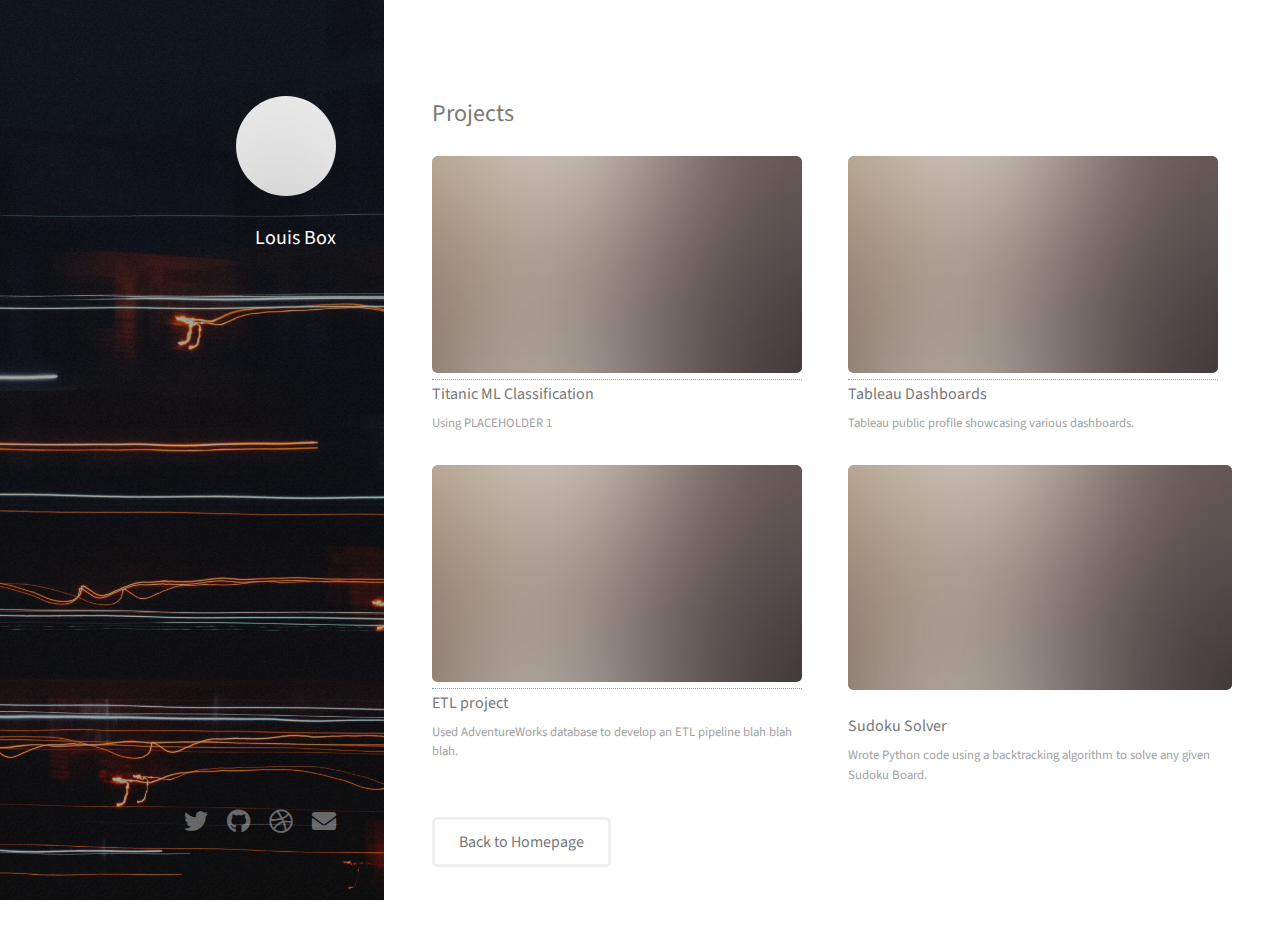
==== full_project_list.html @ 35aee350 "Update information" ====
<!DOCTYPE HTML>

<html>
	<head>
		<title>Louis Box</title>
		<meta charset="utf-8" />
		<meta name="viewport" content="width=device-width, initial-scale=1, user-scalable=no" />
		<link rel="stylesheet" href="assets/css/main.css" />
	</head>
	<body class="is-preload">

		<!-- Header -->
			<header id="header">
				<div class="inner">
					<a href="#" class="image avatar"><img src="images/avatar.jpg" alt="" /></a>
					<h1><strong>Louis Box</strong><br />
				</div>
			</header>

		<!-- Main -->
			<div id="main">

		
				<!-- Two -->
					<section id="two">
						<h2>Projects</h2>
						<div class="row">
							<article class="col-6 col-12-xsmall work-item">
								<a href="https://www.kaggle.comml-classifier-on-the-titanic-dataset" target="_blank" ><img class="my_thumbnail" src="images/thumbs/01.jpg" alt="" /></a>
								<h3>Titanic ML Classification</h3>
								<p>Using PLACEHOLDER 1 </p>
							</article>
							<article class="col-6 col-12-xsmall work-item">
								<a href="images/fulls/02.jpg" target="_blank"><img class="my_thumbnail" src="images/thumbs/01.jpg" alt="" /></a>
								<h3>Tableau Dashboards</h3>
								<p>Tableau public profile showcasing various dashboards.</p>
							</article>
							<article class="col-6 col-12-xsmall work-item">
								<a href="images/fulls/03.jpg" target="_blank"><img class="my_thumbnail" src="images/thumbs/01.jpg" alt="" /></a>
								<h3>ETL project</h3>
								<p>Used AdventureWorks database to develop an ETL pipeline blah blah blah.</p>
							</article>
							<article class="col-6 col-12-xsmall work-item">
								<a href="images/fulls/04.jpg" class="image fit thumb"><img class="my_thumbnail" src="images/thumbs/01.jpg" alt="" /></a>
								<h3>Sudoku Solver</h3>
								<p>Wrote Python code using a backtracking algorithm to solve any given Sudoku Board.</p>
							</article>
							

							
							
						</div>
						<ul class="actions">
							<li><a href="./index.html" class="button">Back to Homepage</a></li>
						</ul>
					</section>

				</div>

		<!-- Footer -->
			<footer id="footer">
				<div class="inner">
					<ul class="icons">
						<li><a href="#" class="icon brands fa-twitter"><span class="label">Twitter</span></a></li>
						<li><a href="#" class="icon brands fa-github"><span class="label">Github</span></a></li>
						<li><a href="#" class="icon brands fa-dribbble"><span class="label">Dribbble</span></a></li>
						<li><a href="#" class="icon solid fa-envelope"><span class="label">Email</span></a></li>
					</ul>
					<ul class="copyright">
					</ul>
				</div>
			</footer>

		<!-- Scripts -->
			<script src="assets/js/jquery.min.js"></script>
			<script src="assets/js/jquery.poptrox.min.js"></script>
			<script src="assets/js/browser.min.js"></script>
			<script src="assets/js/breakpoints.min.js"></script>
			<script src="assets/js/util.js"></script>
			<script src="assets/js/main.js"></script>

	</body>
</html>
---- assets/css/main.css ----
@import url("fontawesome-all.min.css");
@import url("https://fonts.googleapis.com/css?family=Source+Sans+Pro:400,400italic");

/*
	Strata by HTML5 UP
	html5up.net | @ajlkn
	Free for personal and commercial use under the CCA 3.0 license (html5up.net/license)
*/

html, body, div, span, applet, object,
iframe, h1, h2, h3, h4, h5, h6, p, blockquote,
pre, a, abbr, acronym, address, big, cite,
code, del, dfn, em, img, ins, kbd, q, s, samp,
small, strike, strong, sub, sup, tt, var, b,
u, i, center, dl, dt, dd, ol, ul, li, fieldset,
form, label, legend, table, caption, tbody,
tfoot, thead, tr, th, td, article, aside,
canvas, details, embed, figure, figcaption,
footer, header, hgroup, menu, nav, output, ruby,
section, summary, time, mark, audio, video {
	margin: 0;
	padding: 0;
	border: 0;
	font-size: 100%;
	font: inherit;
	vertical-align: baseline;}

article, aside, details, figcaption, figure,
footer, header, hgroup, menu, nav, section {
	display: block;}

body {
	line-height: 1;
}

ol, ul {
	list-style: none;
}

blockquote, q {
	quotes: none;
}

	blockquote:before, blockquote:after, q:before, q:after {
		content: '';
		content: none;
	}

table {
	border-collapse: collapse;
	border-spacing: 0;
}

body {
	-webkit-text-size-adjust: none;
}

mark {
	background-color: transparent;
	color: inherit;
}

input::-moz-focus-inner {
	border: 0;
	padding: 0;
}

input, select, textarea {
	-moz-appearance: none;
	-webkit-appearance: none;
	-ms-appearance: none;
	appearance: none;
}

/* Basic */

	html {
		box-sizing: border-box;
	}

	*, *:before, *:after {
		box-sizing: inherit;
	}

	body {
		background: #fff;
	}

		body.is-preload *, body.is-preload *:before, body.is-preload *:after {
			-moz-animation: none !important;
			-webkit-animation: none !important;
			-ms-animation: none !important;
			animation: none !important;
			-moz-transition: none !important;
			-webkit-transition: none !important;
			-ms-transition: none !important;
			transition: none !important;
		}

	body, input, select, textarea {
		color: #a2a2a2;
		font-family: "Source Sans Pro", Helvetica, sans-serif;
		font-size: 16pt;
		font-weight: 400;
		line-height: 1.75em;
	}

	a {
		-moz-transition: color 0.2s ease-in-out, border-color 0.2s ease-in-out;
		-webkit-transition: color 0.2s ease-in-out, border-color 0.2s ease-in-out;
		-ms-transition: color 0.2s ease-in-out, border-color 0.2s ease-in-out;
		transition: color 0.2s ease-in-out, border-color 0.2s ease-in-out;
		border-bottom: dotted 1px;
		color: #49bf9d;
		text-decoration: none;
	}

		a:hover {
			border-bottom-color: transparent;
			color: #49bf9d !important;
			text-decoration: none;
		}

	strong, b {
		color: #787878;
		font-weight: 400;
	}

	em, i {
		font-style: italic;
	}

	p {
		margin: 0 0 2em 0;
	}

	h1, h2, h3, h4, h5, h6 {
		color: #787878;
		font-weight: 400;
		line-height: 1em;
		margin: 0 0 1em 0;
	}

		h1 a, h2 a, h3 a, h4 a, h5 a, h6 a {
			color: inherit;
			text-decoration: none;
		}

	h1 {
		font-size: 2em;
		line-height: 1.5em;
	}

	h2 {
		font-size: 1.5em;
		line-height: 1.5em;
	}

	h3 {
		font-size: 1.25em;
		line-height: 1.5em;
	}

	h4 {
		font-size: 1.1em;
		line-height: 1.5em;
	}

	h5 {
		font-size: 0.9em;
		line-height: 1.5em;
	}

	h6 {
		font-size: 0.7em;
		line-height: 1.5em;
	}

	sub {
		font-size: 0.8em;
		position: relative;
		top: 0.5em;
	}

	sup {
		font-size: 0.8em;
		position: relative;
		top: -0.5em;
	}

	hr {
		border: 0;
		border-bottom: solid 2px #efefef;
		margin: 2em 0;
	}

		hr.major {
			margin: 3em 0;
		}

	blockquote {
		border-left: solid 6px #efefef;
		font-style: italic;
		margin: 0 0 2em 0;
		padding: 0.5em 0 0.5em 1.5em;
	}

	code {
		background: #f7f7f7;
		border-radius: 0.35em;
		border: solid 2px #efefef;
		font-family: "Courier New", monospace;
		font-size: 0.9em;
		margin: 0 0.25em;
		padding: 0.25em 0.65em;
	}

	pre {
		-webkit-overflow-scrolling: touch;
		font-family: "Courier New", monospace;
		font-size: 0.9em;
		margin: 0 0 2em 0;
	}

		pre code {
			display: block;
			line-height: 1.75em;
			padding: 1em 1.5em;
			overflow-x: auto;
		}

	.align-left {
		text-align: left;
	}

	.align-center {
		text-align: center;
	}

	.align-right {
		text-align: right;
	}

/* Container */

	.container {
		margin: 0 auto;
		max-width: calc(100% - 4em);
		width: 100%;
	}

		.container.xsmall {
			width: 25%;
		}

		.container.small {
			width: 50%;
		}

		.container.medium {
			width: 75%;
		}

		.container.large {
			width: 125%;
		}

		.container.xlarge {
			width: 150%;
		}

		.container.max {
			width: 100%;
		}

		@media screen and (max-width: 980px) {

			.container {
				width: 100% !important;
				max-width: 100% !important;
			}

		}

		@media screen and (max-width: 480px) {

			.container {
				max-width: calc(100% - 3em);
			}

		}

/* Row */

	.row {
		display: flex;
		flex-wrap: wrap;
		box-sizing: border-box;
		align-items: stretch;
	}

		.row > * {
			box-sizing: border-box;
		}

		.row.gtr-uniform > * > :last-child {
			margin-bottom: 0;
		}

		.row.aln-left {
			justify-content: flex-start;
		}

		.row.aln-center {
			justify-content: center;
		}

		.row.aln-right {
			justify-content: flex-end;
		}

		.row.aln-top {
			align-items: flex-start;
		}

		.row.aln-middle {
			align-items: center;
		}

		.row.aln-bottom {
			align-items: flex-end;
		}

		.row > .imp {
			order: -1;
		}

		.row > .col-1 {
			width: 8.33333%;
		}

		.row > .off-1 {
			margin-left: 8.33333%;
		}

		.row > .col-2 {
			width: 16.66667%;
		}

		.row > .off-2 {
			margin-left: 16.66667%;
		}

		.row > .col-3 {
			width: 25%;
		}

		.row > .off-3 {
			margin-left: 25%;
		}

		.row > .col-4 {
			width: 33.33333%;
		}

		.row > .off-4 {
			margin-left: 33.33333%;
		}

		.row > .col-5 {
			width: 41.66667%;
		}

		.row > .off-5 {
			margin-left: 41.66667%;
		}

		.row > .col-6 {
			width: 50%;
		}

		.row > .off-6 {
			margin-left: 50%;
		}

		.row > .col-7 {
			width: 58.33333%;
		}

		.row > .off-7 {
			margin-left: 58.33333%;
		}

		.row > .col-8 {
			width: 66.66667%;
		}

		.row > .off-8 {
			margin-left: 66.66667%;
		}

		.row > .col-9 {
			width: 75%;
		}

		.row > .off-9 {
			margin-left: 75%;
		}

		.row > .col-10 {
			width: 83.33333%;
		}

		.row > .off-10 {
			margin-left: 83.33333%;
		}

		.row > .col-11 {
			width: 91.66667%;
		}

		.row > .off-11 {
			margin-left: 91.66667%;
		}

		.row > .col-12 {
			width: 100%;
		}

		.row > .off-12 {
			margin-left: 100%;
		}

		.row.gtr-0 {
			margin-top: 0;
			margin-left: 0em;
		}

			.row.gtr-0 > * {
				padding: 0 0 0 0em;
			}

			.row.gtr-0.gtr-uniform {
				margin-top: 0em;
			}

				.row.gtr-0.gtr-uniform > * {
					padding-top: 0em;
				}

		.row.gtr-25 {
			margin-top: 0;
			margin-left: -0.625em;
		}

			.row.gtr-25 > * {
				padding: 0 0 0 0.625em;
			}

			.row.gtr-25.gtr-uniform {
				margin-top: -0.625em;
			}

				.row.gtr-25.gtr-uniform > * {
					padding-top: 0.625em;
				}

		.row.gtr-50 {
			margin-top: 0;
			margin-left: -1.25em;
		}

			.row.gtr-50 > * {
				padding: 0 0 0 1.25em;
			}

			.row.gtr-50.gtr-uniform {
				margin-top: -1.25em;
			}

				.row.gtr-50.gtr-uniform > * {
					padding-top: 1.25em;
				}

		.row {
			margin-top: 0;
			margin-left: -2.5em;
		}

			.row > * {
				padding: 0 0 0 2.5em;
			}

			.row.gtr-uniform {
				margin-top: -2.5em;
			}

				.row.gtr-uniform > * {
					padding-top: 2.5em;
				}

		.row.gtr-150 {
			margin-top: 0;
			margin-left: -3.75em;
		}

			.row.gtr-150 > * {
				padding: 0 0 0 3.75em;
			}

			.row.gtr-150.gtr-uniform {
				margin-top: -3.75em;
			}

				.row.gtr-150.gtr-uniform > * {
					padding-top: 3.75em;
				}

		.row.gtr-200 {
			margin-top: 0;
			margin-left: -5em;
		}

			.row.gtr-200 > * {
				padding: 0 0 0 5em;
			}

			.row.gtr-200.gtr-uniform {
				margin-top: -5em;
			}

				.row.gtr-200.gtr-uniform > * {
					padding-top: 5em;
				}

		@media screen and (max-width: 1800px) {

			.row {
				display: flex;
				flex-wrap: wrap;
				box-sizing: border-box;
				align-items: stretch;
			}

				.row > * {
					box-sizing: border-box;
				}

				.row.gtr-uniform > * > :last-child {
					margin-bottom: 0;
				}

				.row.aln-left {
					justify-content: flex-start;
				}

				.row.aln-center {
					justify-content: center;
				}

				.row.aln-right {
					justify-content: flex-end;
				}

				.row.aln-top {
					align-items: flex-start;
				}

				.row.aln-middle {
					align-items: center;
				}

				.row.aln-bottom {
					align-items: flex-end;
				}

				.row > .imp-xlarge {
					order: -1;
				}

				.row > .col-1-xlarge {
					width: 8.33333%;
				}

				.row > .off-1-xlarge {
					margin-left: 8.33333%;
				}

				.row > .col-2-xlarge {
					width: 16.66667%;
				}

				.row > .off-2-xlarge {
					margin-left: 16.66667%;
				}

				.row > .col-3-xlarge {
					width: 25%;
				}

				.row > .off-3-xlarge {
					margin-left: 25%;
				}

				.row > .col-4-xlarge {
					width: 33.33333%;
				}

				.row > .off-4-xlarge {
					margin-left: 33.33333%;
				}

				.row > .col-5-xlarge {
					width: 41.66667%;
				}

				.row > .off-5-xlarge {
					margin-left: 41.66667%;
				}

				.row > .col-6-xlarge {
					width: 50%;
				}

				.row > .off-6-xlarge {
					margin-left: 50%;
				}

				.row > .col-7-xlarge {
					width: 58.33333%;
				}

				.row > .off-7-xlarge {
					margin-left: 58.33333%;
				}

				.row > .col-8-xlarge {
					width: 66.66667%;
				}

				.row > .off-8-xlarge {
					margin-left: 66.66667%;
				}

				.row > .col-9-xlarge {
					width: 75%;
				}

				.row > .off-9-xlarge {
					margin-left: 75%;
				}

				.row > .col-10-xlarge {
					width: 83.33333%;
				}

				.row > .off-10-xlarge {
					margin-left: 83.33333%;
				}

				.row > .col-11-xlarge {
					width: 91.66667%;
				}

				.row > .off-11-xlarge {
					margin-left: 91.66667%;
				}

				.row > .col-12-xlarge {
					width: 100%;
				}

				.row > .off-12-xlarge {
					margin-left: 100%;
				}

				.row.gtr-0 {
					margin-top: 0;
					margin-left: 0em;
				}

					.row.gtr-0 > * {
						padding: 0 0 0 0em;
					}

					.row.gtr-0.gtr-uniform {
						margin-top: 0em;
					}

						.row.gtr-0.gtr-uniform > * {
							padding-top: 0em;
						}

				.row.gtr-25 {
					margin-top: 0;
					margin-left: -0.625em;
				}

					.row.gtr-25 > * {
						padding: 0 0 0 0.625em;
					}

					.row.gtr-25.gtr-uniform {
						margin-top: -0.625em;
					}

						.row.gtr-25.gtr-uniform > * {
							padding-top: 0.625em;
						}

				.row.gtr-50 {
					margin-top: 0;
					margin-left: -1.25em;
				}

					.row.gtr-50 > * {
						padding: 0 0 0 1.25em;
					}

					.row.gtr-50.gtr-uniform {
						margin-top: -1.25em;
					}

						.row.gtr-50.gtr-uniform > * {
							padding-top: 1.25em;
						}

				.row {
					margin-top: 0;
					margin-left: -2.5em;
				}

					.row > * {
						padding: 0 0 0 2.5em;
					}

					.row.gtr-uniform {
						margin-top: -2.5em;
					}

						.row.gtr-uniform > * {
							padding-top: 2.5em;
						}

				.row.gtr-150 {
					margin-top: 0;
					margin-left: -3.75em;
				}

					.row.gtr-150 > * {
						padding: 0 0 0 3.75em;
					}

					.row.gtr-150.gtr-uniform {
						margin-top: -3.75em;
					}

						.row.gtr-150.gtr-uniform > * {
							padding-top: 3.75em;
						}

				.row.gtr-200 {
					margin-top: 0;
					margin-left: -5em;
				}

					.row.gtr-200 > * {
						padding: 0 0 0 5em;
					}

					.row.gtr-200.gtr-uniform {
						margin-top: -5em;
					}

						.row.gtr-200.gtr-uniform > * {
							padding-top: 5em;
						}

		}

		@media screen and (max-width: 1280px) {

			.row {
				display: flex;
				flex-wrap: wrap;
				box-sizing: border-box;
				align-items: stretch;
			}

				.row > * {
					box-sizing: border-box;
				}

				.row.gtr-uniform > * > :last-child {
					margin-bottom: 0;
				}

				.row.aln-left {
					justify-content: flex-start;
				}

				.row.aln-center {
					justify-content: center;
				}

				.row.aln-right {
					justify-content: flex-end;
				}

				.row.aln-top {
					align-items: flex-start;
				}

				.row.aln-middle {
					align-items: center;
				}

				.row.aln-bottom {
					align-items: flex-end;
				}

				.row > .imp-large {
					order: -1;
				}

				.row > .col-1-large {
					width: 8.33333%;
				}

				.row > .off-1-large {
					margin-left: 8.33333%;
				}

				.row > .col-2-large {
					width: 16.66667%;
				}

				.row > .off-2-large {
					margin-left: 16.66667%;
				}

				.row > .col-3-large {
					width: 25%;
				}

				.row > .off-3-large {
					margin-left: 25%;
				}

				.row > .col-4-large {
					width: 33.33333%;
				}

				.row > .off-4-large {
					margin-left: 33.33333%;
				}

				.row > .col-5-large {
					width: 41.66667%;
				}

				.row > .off-5-large {
					margin-left: 41.66667%;
				}

				.row > .col-6-large {
					width: 50%;
				}

				.row > .off-6-large {
					margin-left: 50%;
				}

				.row > .col-7-large {
					width: 58.33333%;
				}

				.row > .off-7-large {
					margin-left: 58.33333%;
				}

				.row > .col-8-large {
					width: 66.66667%;
				}

				.row > .off-8-large {
					margin-left: 66.66667%;
				}

				.row > .col-9-large {
					width: 75%;
				}

				.row > .off-9-large {
					margin-left: 75%;
				}

				.row > .col-10-large {
					width: 83.33333%;
				}

				.row > .off-10-large {
					margin-left: 83.33333%;
				}

				.row > .col-11-large {
					width: 91.66667%;
				}

				.row > .off-11-large {
					margin-left: 91.66667%;
				}

				.row > .col-12-large {
					width: 100%;
				}

				.row > .off-12-large {
					margin-left: 100%;
				}

				.row.gtr-0 {
					margin-top: 0;
					margin-left: 0em;
				}

					.row.gtr-0 > * {
						padding: 0 0 0 0em;
					}

					.row.gtr-0.gtr-uniform {
						margin-top: 0em;
					}

						.row.gtr-0.gtr-uniform > * {
							padding-top: 0em;
						}

				.row.gtr-25 {
					margin-top: 0;
					margin-left: -0.5em;
				}

					.row.gtr-25 > * {
						padding: 0 0 0 0.5em;
					}

					.row.gtr-25.gtr-uniform {
						margin-top: -0.5em;
					}

						.row.gtr-25.gtr-uniform > * {
							padding-top: 0.5em;
						}

				.row.gtr-50 {
					margin-top: 0;
					margin-left: -1em;
				}

					.row.gtr-50 > * {
						padding: 0 0 0 1em;
					}

					.row.gtr-50.gtr-uniform {
						margin-top: -1em;
					}

						.row.gtr-50.gtr-uniform > * {
							padding-top: 1em;
						}

				.row {
					margin-top: 0;
					margin-left: -2em;
				}

					.row > * {
						padding: 0 0 0 2em;
					}

					.row.gtr-uniform {
						margin-top: -2em;
					}

						.row.gtr-uniform > * {
							padding-top: 2em;
						}

				.row.gtr-150 {
					margin-top: 0;
					margin-left: -3em;
				}

					.row.gtr-150 > * {
						padding: 0 0 0 3em;
					}

					.row.gtr-150.gtr-uniform {
						margin-top: -3em;
					}

						.row.gtr-150.gtr-uniform > * {
							padding-top: 3em;
						}

				.row.gtr-200 {
					margin-top: 0;
					margin-left: -4em;
				}

					.row.gtr-200 > * {
						padding: 0 0 0 4em;
					}

					.row.gtr-200.gtr-uniform {
						margin-top: -4em;
					}

						.row.gtr-200.gtr-uniform > * {
							padding-top: 4em;
						}

		}

		@media screen and (max-width: 980px) {

			.row {
				display: flex;
				flex-wrap: wrap;
				box-sizing: border-box;
				align-items: stretch;
			}

				.row > * {
					box-sizing: border-box;
				}

				.row.gtr-uniform > * > :last-child {
					margin-bottom: 0;
				}

				.row.aln-left {
					justify-content: flex-start;
				}

				.row.aln-center {
					justify-content: center;
				}

				.row.aln-right {
					justify-content: flex-end;
				}

				.row.aln-top {
					align-items: flex-start;
				}

				.row.aln-middle {
					align-items: center;
				}

				.row.aln-bottom {
					align-items: flex-end;
				}

				.row > .imp-medium {
					order: -1;
				}

				.row > .col-1-medium {
					width: 8.33333%;
				}

				.row > .off-1-medium {
					margin-left: 8.33333%;
				}

				.row > .col-2-medium {
					width: 16.66667%;
				}

				.row > .off-2-medium {
					margin-left: 16.66667%;
				}

				.row > .col-3-medium {
					width: 25%;
				}

				.row > .off-3-medium {
					margin-left: 25%;
				}

				.row > .col-4-medium {
					width: 33.33333%;
				}

				.row > .off-4-medium {
					margin-left: 33.33333%;
				}

				.row > .col-5-medium {
					width: 41.66667%;
				}

				.row > .off-5-medium {
					margin-left: 41.66667%;
				}

				.row > .col-6-medium {
					width: 50%;
				}

				.row > .off-6-medium {
					margin-left: 50%;
				}

				.row > .col-7-medium {
					width: 58.33333%;
				}

				.row > .off-7-medium {
					margin-left: 58.33333%;
				}

				.row > .col-8-medium {
					width: 66.66667%;
				}

				.row > .off-8-medium {
					margin-left: 66.66667%;
				}

				.row > .col-9-medium {
					width: 75%;
				}

				.row > .off-9-medium {
					margin-left: 75%;
				}

				.row > .col-10-medium {
					width: 83.33333%;
				}

				.row > .off-10-medium {
					margin-left: 83.33333%;
				}

				.row > .col-11-medium {
					width: 91.66667%;
				}

				.row > .off-11-medium {
					margin-left: 91.66667%;
				}

				.row > .col-12-medium {
					width: 100%;
				}

				.row > .off-12-medium {
					margin-left: 100%;
				}

				.row.gtr-0 {
					margin-top: 0;
					margin-left: 0em;
				}

					.row.gtr-0 > * {
						padding: 0 0 0 0em;
					}

					.row.gtr-0.gtr-uniform {
						margin-top: 0em;
					}

						.row.gtr-0.gtr-uniform > * {
							padding-top: 0em;
						}

				.row.gtr-25 {
					margin-top: 0;
					margin-left: -0.5em;
				}

					.row.gtr-25 > * {
						padding: 0 0 0 0.5em;
					}

					.row.gtr-25.gtr-uniform {
						margin-top: -0.5em;
					}

						.row.gtr-25.gtr-uniform > * {
							padding-top: 0.5em;
						}

				.row.gtr-50 {
					margin-top: 0;
					margin-left: -1em;
				}

					.row.gtr-50 > * {
						padding: 0 0 0 1em;
					}

					.row.gtr-50.gtr-uniform {
						margin-top: -1em;
					}

						.row.gtr-50.gtr-uniform > * {
							padding-top: 1em;
						}

				.row {
					margin-top: 0;
					margin-left: -2em;
				}

					.row > * {
						padding: 0 0 0 2em;
					}

					.row.gtr-uniform {
						margin-top: -2em;
					}

						.row.gtr-uniform > * {
							padding-top: 2em;
						}

				.row.gtr-150 {
					margin-top: 0;
					margin-left: -3em;
				}

					.row.gtr-150 > * {
						padding: 0 0 0 3em;
					}

					.row.gtr-150.gtr-uniform {
						margin-top: -3em;
					}

						.row.gtr-150.gtr-uniform > * {
							padding-top: 3em;
						}

				.row.gtr-200 {
					margin-top: 0;
					margin-left: -4em;
				}

					.row.gtr-200 > * {
						padding: 0 0 0 4em;
					}

					.row.gtr-200.gtr-uniform {
						margin-top: -4em;
					}

						.row.gtr-200.gtr-uniform > * {
							padding-top: 4em;
						}

		}

		@media screen and (max-width: 736px) {

			.row {
				display: flex;
				flex-wrap: wrap;
				box-sizing: border-box;
				align-items: stretch;
			}

				.row > * {
					box-sizing: border-box;
				}

				.row.gtr-uniform > * > :last-child {
					margin-bottom: 0;
				}

				.row.aln-left {
					justify-content: flex-start;
				}

				.row.aln-center {
					justify-content: center;
				}

				.row.aln-right {
					justify-content: flex-end;
				}

				.row.aln-top {
					align-items: flex-start;
				}

				.row.aln-middle {
					align-items: center;
				}

				.row.aln-bottom {
					align-items: flex-end;
				}

				.row > .imp-small {
					order: -1;
				}

				.row > .col-1-small {
					width: 8.33333%;
				}

				.row > .off-1-small {
					margin-left: 8.33333%;
				}

				.row > .col-2-small {
					width: 16.66667%;
				}

				.row > .off-2-small {
					margin-left: 16.66667%;
				}

				.row > .col-3-small {
					width: 25%;
				}

				.row > .off-3-small {
					margin-left: 25%;
				}

				.row > .col-4-small {
					width: 33.33333%;
				}

				.row > .off-4-small {
					margin-left: 33.33333%;
				}

				.row > .col-5-small {
					width: 41.66667%;
				}

				.row > .off-5-small {
					margin-left: 41.66667%;
				}

				.row > .col-6-small {
					width: 50%;
				}

				.row > .off-6-small {
					margin-left: 50%;
				}

				.row > .col-7-small {
					width: 58.33333%;
				}

				.row > .off-7-small {
					margin-left: 58.33333%;
				}

				.row > .col-8-small {
					width: 66.66667%;
				}

				.row > .off-8-small {
					margin-left: 66.66667%;
				}

				.row > .col-9-small {
					width: 75%;
				}

				.row > .off-9-small {
					margin-left: 75%;
				}

				.row > .col-10-small {
					width: 83.33333%;
				}

				.row > .off-10-small {
					margin-left: 83.33333%;
				}

				.row > .col-11-small {
					width: 91.66667%;
				}

				.row > .off-11-small {
					margin-left: 91.66667%;
				}

				.row > .col-12-small {
					width: 100%;
				}

				.row > .off-12-small {
					margin-left: 100%;
				}

				.row.gtr-0 {
					margin-top: 0;
					margin-left: 0em;
				}

					.row.gtr-0 > * {
						padding: 0 0 0 0em;
					}

					.row.gtr-0.gtr-uniform {
						margin-top: 0em;
					}

						.row.gtr-0.gtr-uniform > * {
							padding-top: 0em;
						}

				.row.gtr-25 {
					margin-top: 0;
					margin-left: -0.375em;
				}

					.row.gtr-25 > * {
						padding: 0 0 0 0.375em;
					}

					.row.gtr-25.gtr-uniform {
						margin-top: -0.375em;
					}

						.row.gtr-25.gtr-uniform > * {
							padding-top: 0.375em;
						}

				.row.gtr-50 {
					margin-top: 0;
					margin-left: -0.75em;
				}

					.row.gtr-50 > * {
						padding: 0 0 0 0.75em;
					}

					.row.gtr-50.gtr-uniform {
						margin-top: -0.75em;
					}

						.row.gtr-50.gtr-uniform > * {
							padding-top: 0.75em;
						}

				.row {
					margin-top: 0;
					margin-left: -1.5em;
				}

					.row > * {
						padding: 0 0 0 1.5em;
					}

					.row.gtr-uniform {
						margin-top: -1.5em;
					}

						.row.gtr-uniform > * {
							padding-top: 1.5em;
						}

				.row.gtr-150 {
					margin-top: 0;
					margin-left: -2.25em;
				}

					.row.gtr-150 > * {
						padding: 0 0 0 2.25em;
					}

					.row.gtr-150.gtr-uniform {
						margin-top: -2.25em;
					}

						.row.gtr-150.gtr-uniform > * {
							padding-top: 2.25em;
						}

				.row.gtr-200 {
					margin-top: 0;
					margin-left: -3em;
				}

					.row.gtr-200 > * {
						padding: 0 0 0 3em;
					}

					.row.gtr-200.gtr-uniform {
						margin-top: -3em;
					}

						.row.gtr-200.gtr-uniform > * {
							padding-top: 3em;
						}

		}

		@media screen and (max-width: 480px) {

			.row {
				display: flex;
				flex-wrap: wrap;
				box-sizing: border-box;
				align-items: stretch;
			}

				.row > * {
					box-sizing: border-box;
				}

				.row.gtr-uniform > * > :last-child {
					margin-bottom: 0;
				}

				.row.aln-left {
					justify-content: flex-start;
				}

				.row.aln-center {
					justify-content: center;
				}

				.row.aln-right {
					justify-content: flex-end;
				}

				.row.aln-top {
					align-items: flex-start;
				}

				.row.aln-middle {
					align-items: center;
				}

				.row.aln-bottom {
					align-items: flex-end;
				}

				.row > .imp-xsmall {
					order: -1;
				}

				.row > .col-1-xsmall {
					width: 8.33333%;
				}

				.row > .off-1-xsmall {
					margin-left: 8.33333%;
				}

				.row > .col-2-xsmall {
					width: 16.66667%;
				}

				.row > .off-2-xsmall {
					margin-left: 16.66667%;
				}

				.row > .col-3-xsmall {
					width: 25%;
				}

				.row > .off-3-xsmall {
					margin-left: 25%;
				}

				.row > .col-4-xsmall {
					width: 33.33333%;
				}

				.row > .off-4-xsmall {
					margin-left: 33.33333%;
				}

				.row > .col-5-xsmall {
					width: 41.66667%;
				}

				.row > .off-5-xsmall {
					margin-left: 41.66667%;
				}

				.row > .col-6-xsmall {
					width: 50%;
				}

				.row > .off-6-xsmall {
					margin-left: 50%;
				}

				.row > .col-7-xsmall {
					width: 58.33333%;
				}

				.row > .off-7-xsmall {
					margin-left: 58.33333%;
				}

				.row > .col-8-xsmall {
					width: 66.66667%;
				}

				.row > .off-8-xsmall {
					margin-left: 66.66667%;
				}

				.row > .col-9-xsmall {
					width: 75%;
				}

				.row > .off-9-xsmall {
					margin-left: 75%;
				}

				.row > .col-10-xsmall {
					width: 83.33333%;
				}

				.row > .off-10-xsmall {
					margin-left: 83.33333%;
				}

				.row > .col-11-xsmall {
					width: 91.66667%;
				}

				.row > .off-11-xsmall {
					margin-left: 91.66667%;
				}

				.row > .col-12-xsmall {
					width: 100%;
				}

				.row > .off-12-xsmall {
					margin-left: 100%;
				}

				.row.gtr-0 {
					margin-top: 0;
					margin-left: 0em;
				}

					.row.gtr-0 > * {
						padding: 0 0 0 0em;
					}

					.row.gtr-0.gtr-uniform {
						margin-top: 0em;
					}

						.row.gtr-0.gtr-uniform > * {
							padding-top: 0em;
						}

				.row.gtr-25 {
					margin-top: 0;
					margin-left: -0.375em;
				}

					.row.gtr-25 > * {
						padding: 0 0 0 0.375em;
					}

					.row.gtr-25.gtr-uniform {
						margin-top: -0.375em;
					}

						.row.gtr-25.gtr-uniform > * {
							padding-top: 0.375em;
						}

				.row.gtr-50 {
					margin-top: 0;
					margin-left: -0.75em;
				}

					.row.gtr-50 > * {
						padding: 0 0 0 0.75em;
					}

					.row.gtr-50.gtr-uniform {
						margin-top: -0.75em;
					}

						.row.gtr-50.gtr-uniform > * {
							padding-top: 0.75em;
						}

				.row {
					margin-top: 0;
					margin-left: -1.5em;
				}

					.row > * {
						padding: 0 0 0 1.5em;
					}

					.row.gtr-uniform {
						margin-top: -1.5em;
					}

						.row.gtr-uniform > * {
							padding-top: 1.5em;
						}

				.row.gtr-150 {
					margin-top: 0;
					margin-left: -2.25em;
				}

					.row.gtr-150 > * {
						padding: 0 0 0 2.25em;
					}

					.row.gtr-150.gtr-uniform {
						margin-top: -2.25em;
					}

						.row.gtr-150.gtr-uniform > * {
							padding-top: 2.25em;
						}

				.row.gtr-200 {
					margin-top: 0;
					margin-left: -3em;
				}

					.row.gtr-200 > * {
						padding: 0 0 0 3em;
					}

					.row.gtr-200.gtr-uniform {
						margin-top: -3em;
					}

						.row.gtr-200.gtr-uniform > * {
							padding-top: 3em;
						}

		}

/* Section/Article */

	section.special, article.special {
		text-align: center;
	}

	header p {
		color: #b2b2b2;
		position: relative;
		margin: 0 0 1.5em 0;
	}

	header h2 + p {
		font-size: 1.25em;
		margin-top: -1em;
		line-height: 1.5em;
	}

	header h3 + p {
		font-size: 1.1em;
		margin-top: -0.8em;
		line-height: 1.5em;
	}

	header h4 + p,
	header h5 + p,
	header h6 + p {
		font-size: 0.9em;
		margin-top: -0.6em;
		line-height: 1.5em;
	}

	header.major h2 {
		font-size: 2em;
	}

/* Form */

	form {
		margin: 0 0 2em 0;
	}

	label {
		color: #787878;
		display: block;
		font-size: 0.9em;
		font-weight: 400;
		margin: 0 0 1em 0;
	}

	input[type="text"],
	input[type="password"],
	input[type="email"],
	select,
	textarea {
		-moz-appearance: none;
		-webkit-appearance: none;
		-ms-appearance: none;
		appearance: none;
		background: #f7f7f7;
		border-radius: 0.35em;
		border: solid 2px transparent;
		color: inherit;
		display: block;
		outline: 0;
		padding: 0 0.75em;
		text-decoration: none;
		width: 100%;
	}

		input[type="text"]:invalid,
		input[type="password"]:invalid,
		input[type="email"]:invalid,
		select:invalid,
		textarea:invalid {
			box-shadow: none;
		}

		input[type="text"]:focus,
		input[type="password"]:focus,
		input[type="email"]:focus,
		select:focus,
		textarea:focus {
			border-color: #49bf9d;
		}

	select {
		background-image: url("data:image/svg+xml;charset=utf8,%3Csvg xmlns='http://www.w3.org/2000/svg' width='40' height='40' preserveAspectRatio='none' viewBox='0 0 40 40'%3E%3Cpath d='M9.4,12.3l10.4,10.4l10.4-10.4c0.2-0.2,0.5-0.4,0.9-0.4c0.3,0,0.6,0.1,0.9,0.4l3.3,3.3c0.2,0.2,0.4,0.5,0.4,0.9 c0,0.4-0.1,0.6-0.4,0.9L20.7,31.9c-0.2,0.2-0.5,0.4-0.9,0.4c-0.3,0-0.6-0.1-0.9-0.4L4.3,17.3c-0.2-0.2-0.4-0.5-0.4-0.9 c0-0.4,0.1-0.6,0.4-0.9l3.3-3.3c0.2-0.2,0.5-0.4,0.9-0.4S9.1,12.1,9.4,12.3z' fill='%23dfdfdf' /%3E%3C/svg%3E");
		background-size: 1.25rem;
		background-repeat: no-repeat;
		background-position: calc(100% - 1rem) center;
		height: 2.75em;
		padding-right: 2.75em;
		text-overflow: ellipsis;
	}

		select option {
			color: #787878;
			background: #fff;
		}

		select:focus::-ms-value {
			background-color: transparent;
		}

		select::-ms-expand {
			display: none;
		}

	input[type="text"],
	input[type="password"],
	input[type="email"],
	select {
		height: 2.75em;
	}

	textarea {
		padding: 0.75em;
	}

	input[type="checkbox"],
	input[type="radio"] {
		-moz-appearance: none;
		-webkit-appearance: none;
		-ms-appearance: none;
		appearance: none;
		display: block;
		float: left;
		margin-right: -2em;
		opacity: 0;
		width: 1em;
		z-index: -1;
	}

		input[type="checkbox"] + label,
		input[type="radio"] + label {
			text-decoration: none;
			color: #a2a2a2;
			cursor: pointer;
			display: inline-block;
			font-size: 1em;
			font-weight: 400;
			padding-left: 2.4em;
			padding-right: 0.75em;
			position: relative;
		}

			input[type="checkbox"] + label:before,
			input[type="radio"] + label:before {
				-moz-osx-font-smoothing: grayscale;
				-webkit-font-smoothing: antialiased;
				display: inline-block;
				font-style: normal;
				font-variant: normal;
				text-rendering: auto;
				line-height: 1;
				text-transform: none !important;
				font-family: 'Font Awesome 5 Free';
				font-weight: 900;
			}

			input[type="checkbox"] + label:before,
			input[type="radio"] + label:before {
				background: #f7f7f7;
				border-radius: 0.35em;
				border: solid 2px transparent;
				content: '';
				display: inline-block;
				font-size: 0.8em;
				height: 2.0625em;
				left: 0;
				line-height: 1.85625em;
				position: absolute;
				text-align: center;
				top: 0;
				width: 2.0625em;
			}

		input[type="checkbox"]:checked + label:before,
		input[type="radio"]:checked + label:before {
			background: #787878;
			border-color: #787878;
			color: #fff;
			content: '\f00c';
		}

		input[type="checkbox"]:focus + label:before,
		input[type="radio"]:focus + label:before {
			border-color: #49bf9d;
		}

	input[type="checkbox"] + label:before {
		border-radius: 0.35em;
	}

	input[type="radio"] + label:before {
		border-radius: 100%;
	}

	::-webkit-input-placeholder {
		color: #b2b2b2 !important;
		opacity: 1.0;
	}

	:-moz-placeholder {
		color: #b2b2b2 !important;
		opacity: 1.0;
	}

	::-moz-placeholder {
		color: #b2b2b2 !important;
		opacity: 1.0;
	}

	:-ms-input-placeholder {
		color: #b2b2b2 !important;
		opacity: 1.0;
	}

/* Box */

	.box {
		border-radius: 0.35em;
		border: solid 2px #efefef;
		margin-bottom: 2em;
		padding: 1.5em;
	}

		.box > :last-child,
		.box > :last-child > :last-child,
		.box > :last-child > :last-child > :last-child {
			margin-bottom: 0;
		}

		.box.alt {
			border: 0;
			border-radius: 0;
			padding: 0;
		}

/* Icon */

	.icon {
		text-decoration: none;
		border-bottom: none;
		position: relative;
	}

		.icon:before {
			-moz-osx-font-smoothing: grayscale;
			-webkit-font-smoothing: antialiased;
			display: inline-block;
			font-style: normal;
			font-variant: normal;
			text-rendering: auto;
			line-height: 1;
			text-transform: none !important;
			font-family: 'Font Awesome 5 Free';
			font-weight: 400;
		}

		.icon > .label {
			display: none;
		}

		.icon:before {
			line-height: inherit;
		}

		.icon.solid:before {
			font-weight: 900;
		}

		.icon.brands:before {
			font-family: 'Font Awesome 5 Brands';
		}

/* Image */

	.image {
		border-radius: 0.35em;
		border: 0;
		display: inline-block;
		position: relative;
	}
	
	.my_thumbnail{
	  border-radius: 0.35em;
		display: inline-block;
		position: relative;
	}

		.image:before {
			-moz-transition: opacity 0.2s ease-in-out;
			-webkit-transition: opacity 0.2s ease-in-out;
			-ms-transition: opacity 0.2s ease-in-out;
			transition: opacity 0.2s ease-in-out;
			background: url("images/overlay.png");
			border-radius: 0.35em;
			content: '';
			display: block;
			height: 100%;
			left: 0;
			opacity: 0.5;
			position: absolute;
			top: 0;
			width: 100%;
		}

		.image.thumb {
			text-align: center;
		}

			.image.thumb:after {
				-moz-transition: opacity 0.2s ease-in-out;
				-webkit-transition: opacity 0.2s ease-in-out;
				-ms-transition: opacity 0.2s ease-in-out;
				transition: opacity 0.2s ease-in-out;
				border-radius: 0.35em;
				border: solid 3px rgba(255, 255, 255, 0.5);
				color: #fff;
				content: 'View';
				display: inline-block;
				font-size: 0.8em;
				font-weight: 400;
				left: 50%;
				line-height: 2.25em;
				margin: -1.25em 0 0 -3em;
				opacity: 0;
				padding: 0 1.5em;
				position: absolute;
				text-align: center;
				text-decoration: none;
				top: 50%;
				white-space: nowrap;
			}

			.image.thumb:hover:after {
				opacity: 1.0;
			}

			.image.thumb:hover:before {
				background: url("images/overlay.png"), url("images/overlay.png");
				opacity: 1.0;
			}

		.image img {
			border-radius: 0.35em;
			display: block;
		}

		.image.left {
			float: left;
			margin: 0 1.5em 1em 0;
			top: 0.25em;
		}

		.image.right {
			float: right;
			margin: 0 0 1em 1.5em;
			top: 0.25em;
		}

		.image.left, .image.right {
			max-width: 40%;
		}

			.image.left img, .image.right img {
				width: 100%;
			}

		.image.fit {
			display: block;
			margin: 0 0 2em 0;
			width: 100%;
		}

			.image.fit img {
				width: 100%;
			}

		.image.avatar {
			border-radius: 100%;
		}

			.image.avatar:before {
				display: none;
			}

			.image.avatar img {
				border-radius: 100%;
				width: 100%;
			}

/* List */

	ol {
		list-style: decimal;
		margin: 0 0 2em 0;
		padding-left: 1.25em;
	}

		ol li {
			padding-left: 0.25em;
		}

	ul {
		list-style: disc;
		margin: 0 0 2em 0;
		padding-left: 1em;
	}

		ul li {
			padding-left: 0.5em;
		}

		ul.alt {
			list-style: none;
			padding-left: 0;
		}

			ul.alt li {
				border-top: solid 2px #efefef;
				padding: 0.5em 0;
			}

				ul.alt li:first-child {
					border-top: 0;
					padding-top: 0;
				}

	dl {
		margin: 0 0 2em 0;
	}

/* Icons */

	ul.icons {
		cursor: default;
		list-style: none;
		padding-left: 0;
	}

		ul.icons li {
			display: inline-block;
			padding: 0 1em 0 0;
		}

			ul.icons li:last-child {
				padding-right: 0;
			}

			ul.icons li .icon:before {
				font-size: 1.5em;
			}

/* Labeled Icons */

	ul.labeled-icons {
		list-style: none;
		padding: 0;
	}

		ul.labeled-icons li {
			line-height: 1.75em;
			margin: 1.5em 0 0 0;
			padding-left: 2.25em;
			position: relative;
		}

			ul.labeled-icons li:first-child {
				margin-top: 0;
			}

			ul.labeled-icons li a {
				color: inherit;
			}

			ul.labeled-icons li h3 {
				color: #b2b2b2;
				left: 0;
				position: absolute;
				text-align: center;
				top: 0;
				width: 1em;
			}

/* Actions */

	ul.actions {
		display: -moz-flex;
		display: -webkit-flex;
		display: -ms-flex;
		display: flex;
		cursor: default;
		list-style: none;
		margin-left: -1em;
		padding-left: 0;
	}

		ul.actions li {
			padding: 0 0 0 1em;
			vertical-align: middle;
		}

		ul.actions.special {
			-moz-justify-content: center;
			-webkit-justify-content: center;
			-ms-justify-content: center;
			justify-content: center;
			width: 100%;
			margin-left: 0;
		}

			ul.actions.special li:first-child {
				padding-left: 0;
			}

		ul.actions.stacked {
			-moz-flex-direction: column;
			-webkit-flex-direction: column;
			-ms-flex-direction: column;
			flex-direction: column;
			margin-left: 0;
		}

			ul.actions.stacked li {
				padding: 1.3em 0 0 0;
			}

				ul.actions.stacked li:first-child {
					padding-top: 0;
				}

		ul.actions.fit {
			width: calc(100% + 1em);
		}

			ul.actions.fit li {
				-moz-flex-grow: 1;
				-webkit-flex-grow: 1;
				-ms-flex-grow: 1;
				flex-grow: 1;
				-moz-flex-shrink: 1;
				-webkit-flex-shrink: 1;
				-ms-flex-shrink: 1;
				flex-shrink: 1;
				width: 100%;
			}

				ul.actions.fit li > * {
					width: 100%;
				}

			ul.actions.fit.stacked {
				width: 100%;
			}

		@media screen and (max-width: 480px) {

			ul.actions:not(.fixed) {
				-moz-flex-direction: column;
				-webkit-flex-direction: column;
				-ms-flex-direction: column;
				flex-direction: column;
				margin-left: 0;
				width: 100% !important;
			}

				ul.actions:not(.fixed) li {
					-moz-flex-grow: 1;
					-webkit-flex-grow: 1;
					-ms-flex-grow: 1;
					flex-grow: 1;
					-moz-flex-shrink: 1;
					-webkit-flex-shrink: 1;
					-ms-flex-shrink: 1;
					flex-shrink: 1;
					padding: 1em 0 0 0;
					text-align: center;
					width: 100%;
				}

					ul.actions:not(.fixed) li > * {
						width: 100%;
					}

					ul.actions:not(.fixed) li:first-child {
						padding-top: 0;
					}

					ul.actions:not(.fixed) li input[type="submit"],
					ul.actions:not(.fixed) li input[type="reset"],
					ul.actions:not(.fixed) li input[type="button"],
					ul.actions:not(.fixed) li button,
					ul.actions:not(.fixed) li .button {
						width: 100%;
					}

						ul.actions:not(.fixed) li input[type="submit"].icon:before,
						ul.actions:not(.fixed) li input[type="reset"].icon:before,
						ul.actions:not(.fixed) li input[type="button"].icon:before,
						ul.actions:not(.fixed) li button.icon:before,
						ul.actions:not(.fixed) li .button.icon:before {
							margin-left: -0.5em;
						}

		}

/* Table */

	.table-wrapper {
		-webkit-overflow-scrolling: touch;
		overflow-x: auto;
	}

	table {
		margin: 0 0 2em 0;
		width: 100%;
	}

		table tbody tr {
			border: solid 1px #efefef;
			border-left: 0;
			border-right: 0;
		}

			table tbody tr:nth-child(2n + 1) {
				background-color: #f7f7f7;
			}

		table td {
			padding: 0.75em 0.75em;
		}

		table th {
			color: #787878;
			font-size: 0.9em;
			font-weight: 400;
			padding: 0 0.75em 0.75em 0.75em;
			text-align: left;
		}

		table thead {
			border-bottom: solid 2px #efefef;
		}

		table tfoot {
			border-top: solid 2px #efefef;
		}

		table.alt {
			border-collapse: separate;
		}

			table.alt tbody tr td {
				border: solid 2px #efefef;
				border-left-width: 0;
				border-top-width: 0;
			}

				table.alt tbody tr td:first-child {
					border-left-width: 2px;
				}

			table.alt tbody tr:first-child td {
				border-top-width: 2px;
			}

			table.alt thead {
				border-bottom: 0;
			}

			table.alt tfoot {
				border-top: 0;
			}

/* Button */

	input[type="submit"],
	input[type="reset"],
	input[type="button"],
	.button {
		-moz-appearance: none;
		-webkit-appearance: none;
		-ms-appearance: none;
		appearance: none;
		-moz-transition: background-color 0.2s ease-in-out, color 0.2s ease-in-out, border-color 0.2s ease-in-out;
		-webkit-transition: background-color 0.2s ease-in-out, color 0.2s ease-in-out, border-color 0.2s ease-in-out;
		-ms-transition: background-color 0.2s ease-in-out, color 0.2s ease-in-out, border-color 0.2s ease-in-out;
		transition: background-color 0.2s ease-in-out, color 0.2s ease-in-out, border-color 0.2s ease-in-out;
		background-color: transparent;
		border-radius: 0.35em;
		border: solid 3px #efefef;
		color: #787878 !important;
		cursor: pointer;
		display: inline-block;
		font-weight: 400;
		height: 3.15em;
		height: calc(2.75em + 6px);
		line-height: 2.75em;
		min-width: 10em;
		padding: 0 1.5em;
		text-align: center;
		text-decoration: none;
		white-space: nowrap;
	}

		input[type="submit"]:hover,
		input[type="reset"]:hover,
		input[type="button"]:hover,
		.button:hover {
			border-color: #49bf9d;
			color: #49bf9d !important;
		}

		input[type="submit"]:active,
		input[type="reset"]:active,
		input[type="button"]:active,
		.button:active {
			background-color: rgba(73, 191, 157, 0.1);
			border-color: #49bf9d;
			color: #49bf9d !important;
		}

		input[type="submit"].icon,
		input[type="reset"].icon,
		input[type="button"].icon,
		.button.icon {
			padding-left: 1.35em;
		}

			input[type="submit"].icon:before,
			input[type="reset"].icon:before,
			input[type="button"].icon:before,
			.button.icon:before {
				margin-right: 0.5em;
			}

		input[type="submit"].fit,
		input[type="reset"].fit,
		input[type="button"].fit,
		.button.fit {
			min-width: 0;
			width: 100%;
		}

		input[type="submit"].small,
		input[type="reset"].small,
		input[type="button"].small,
		.button.small {
			font-size: 0.8em;
		}

		input[type="submit"].large,
		input[type="reset"].large,
		input[type="button"].large,
		.button.large {
			font-size: 1.35em;
		}

		input[type="submit"].primary,
		input[type="reset"].primary,
		input[type="button"].primary,
		.button.primary {
			background-color: #49bf9d;
			border-color: #49bf9d;
			color: #ffffff !important;
		}

			input[type="submit"].primary:hover,
			input[type="reset"].primary:hover,
			input[type="button"].primary:hover,
			.button.primary:hover {
				background-color: #5cc6a7;
				border-color: #5cc6a7;
			}

			input[type="submit"].primary:active,
			input[type="reset"].primary:active,
			input[type="button"].primary:active,
			.button.primary:active {
				background-color: #3eb08f;
				border-color: #3eb08f;
			}

		input[type="submit"].disabled, input[type="submit"]:disabled,
		input[type="reset"].disabled,
		input[type="reset"]:disabled,
		input[type="button"].disabled,
		input[type="button"]:disabled,
		.button.disabled,
		.button:disabled {
			background-color: #e7e7e7 !important;
			border-color: #e7e7e7 !important;
			color: #b2b2b2 !important;
			cursor: default;
		}

/* Work Item */

	.work-item {
		margin: 0 0 2em 0;
	}

		.work-item .image {
			margin: 0 0 1.5em 0;
		}

		.work-item h3 {
			font-size: 1em;
			margin: 0 0 0.5em 0;
		}

		.work-item p {
			font-size: 0.8em;
			line-height: 1.5em;
			margin: 0;
		}

/* Header */

	#header {
		display: -moz-flex;
		display: -webkit-flex;
		display: -ms-flex;
		display: flex;
		-moz-flex-direction: column;
		-webkit-flex-direction: column;
		-ms-flex-direction: column;
		flex-direction: column;
		-moz-align-items: -moz-flex-end;
		-webkit-align-items: -webkit-flex-end;
		-ms-align-items: -ms-flex-end;
		align-items: flex-end;
		-moz-justify-content: space-between;
		-webkit-justify-content: space-between;
		-ms-justify-content: space-between;
		justify-content: space-between;
		background-color: #1f1815;
		background-attachment: scroll,								scroll;
		background-image: url("images/overlay.png"), url("../../images/bg.jpg");
		background-position: top left,							top left;
		background-repeat: repeat,								no-repeat;
		background-size: auto,								150%;
		color: rgba(255, 255, 255, 0.5);
		height: 100%;
		left: 0;
		padding: 8em 4em;
		position: fixed;
		text-align: right;
		top: 0;
		width: 35%;
	}

		#header > * {
			-moz-flex-shrink: 0;
			-webkit-flex-shrink: 0;
			-ms-flex-shrink: 0;
			flex-shrink: 0;
			width: 100%;
		}

		#header > .inner {
			-moz-flex-grow: 1;
			-webkit-flex-grow: 1;
			-ms-flex-grow: 1;
			flex-grow: 1;
			margin: 0 0 2em 0;
		}

		#header strong, #header b {
			color: #ffffff;
		}

		#header h2, #header h3, #header h4, #header h5, #header h6 {
			color: #ffffff;
		}

		#header h1 {
			color: rgba(255, 255, 255, 0.5);
			font-size: 1.35em;
			line-height: 1.75em;
			margin: 0;
		}

		#header .image.avatar {
			margin: 0 0 1em 0;
			width: 6.25em;
		}

/* Footer */

	#footer .icons {
		margin: 1em 0 0 0;
	}

		#footer .icons a {
			color: rgba(255, 255, 255, 0.4);
		}

	#footer .copyright {
		color: rgba(255, 255, 255, 0.4);
		font-size: 0.8em;
		list-style: none;
		margin: 1em 0 0 0;
		padding: 0;
	}

		#footer .copyright li {
			border-left: solid 1px rgba(255, 255, 255, 0.25);
			display: inline-block;
			line-height: 1em;
			margin-left: 0.75em;
			padding-left: 0.75em;
		}

			#footer .copyright li:first-child {
				border-left: 0;
				margin-left: 0;
				padding-left: 0;
			}

			#footer .copyright li a {
				color: inherit;
			}

/* Main */

	#main {
		margin-left: 35%;
		max-width: 54em;
		padding: 8em 4em 4em 4em;
		width: calc(100% - 35%);
	}

		#main > section {
			border-top: solid 2px #efefef;
			margin: 4em 0 0 0;
			padding: 4em 0 0 0;
		}

			#main > section:first-child {
				border-top: 0;
				margin-top: 0;
				padding-top: 0;
			}

/* Poptrox */

	@-moz-keyframes spin {
		0% {
			-moz-transform: rotate(0deg);
			-webkit-transform: rotate(0deg);
			-ms-transform: rotate(0deg);
			transform: rotate(0deg);
		}

		100% {
			-moz-transform: rotate(360deg);
			-webkit-transform: rotate(360deg);
			-ms-transform: rotate(360deg);
			transform: rotate(360deg);
		}
	}

	@-webkit-keyframes spin {
		0% {
			-moz-transform: rotate(0deg);
			-webkit-transform: rotate(0deg);
			-ms-transform: rotate(0deg);
			transform: rotate(0deg);
		}

		100% {
			-moz-transform: rotate(360deg);
			-webkit-transform: rotate(360deg);
			-ms-transform: rotate(360deg);
			transform: rotate(360deg);
		}
	}

	@-ms-keyframes spin {
		0% {
			-moz-transform: rotate(0deg);
			-webkit-transform: rotate(0deg);
			-ms-transform: rotate(0deg);
			transform: rotate(0deg);
		}

		100% {
			-moz-transform: rotate(360deg);
			-webkit-transform: rotate(360deg);
			-ms-transform: rotate(360deg);
			transform: rotate(360deg);
		}
	}

	@keyframes spin {
		0% {
			-moz-transform: rotate(0deg);
			-webkit-transform: rotate(0deg);
			-ms-transform: rotate(0deg);
			transform: rotate(0deg);
		}

		100% {
			-moz-transform: rotate(360deg);
			-webkit-transform: rotate(360deg);
			-ms-transform: rotate(360deg);
			transform: rotate(360deg);
		}
	}

	.poptrox-popup {
		-moz-box-sizing: content-box;
		-webkit-box-sizing: content-box;
		-ms-box-sizing: content-box;
		box-sizing: content-box;
		-webkit-tap-highlight-color: rgba(255, 255, 255, 0);
		background: #fff;
		border-radius: 0.35em;
		box-shadow: 0 0.1em 0.15em 0 rgba(0, 0, 0, 0.15);
		overflow: hidden;
		padding-bottom: 3em;
	}

		.poptrox-popup .loader {
			text-decoration: none;
			-moz-animation: spin 1s linear infinite;
			-webkit-animation: spin 1s linear infinite;
			-ms-animation: spin 1s linear infinite;
			animation: spin 1s linear infinite;
			font-size: 1.5em;
			height: 1em;
			left: 50%;
			line-height: 1em;
			margin: -0.5em 0 0 -0.5em;
			position: absolute;
			top: 50%;
			width: 1em;
		}

			.poptrox-popup .loader:before {
				-moz-osx-font-smoothing: grayscale;
				-webkit-font-smoothing: antialiased;
				display: inline-block;
				font-style: normal;
				font-variant: normal;
				text-rendering: auto;
				line-height: 1;
				text-transform: none !important;
				font-family: 'Font Awesome 5 Free';
				font-weight: 900;
			}

			.poptrox-popup .loader:before {
				content: '\f1ce';
			}

		.poptrox-popup .caption {
			background: #fff;
			bottom: 0;
			cursor: default;
			font-size: 0.9em;
			height: 3em;
			left: 0;
			line-height: 2.8em;
			position: absolute;
			text-align: center;
			width: 100%;
			z-index: 1;
		}

		.poptrox-popup .nav-next,
		.poptrox-popup .nav-previous {
			text-decoration: none;
			-moz-transition: opacity 0.2s ease-in-out;
			-webkit-transition: opacity 0.2s ease-in-out;
			-ms-transition: opacity 0.2s ease-in-out;
			transition: opacity 0.2s ease-in-out;
			-webkit-tap-highlight-color: rgba(255, 255, 255, 0);
			background: rgba(0, 0, 0, 0.01);
			cursor: pointer;
			height: 100%;
			opacity: 0;
			position: absolute;
			top: 0;
			width: 50%;
		}

			.poptrox-popup .nav-next:before,
			.poptrox-popup .nav-previous:before {
				-moz-osx-font-smoothing: grayscale;
				-webkit-font-smoothing: antialiased;
				display: inline-block;
				font-style: normal;
				font-variant: normal;
				text-rendering: auto;
				line-height: 1;
				text-transform: none !important;
				font-family: 'Font Awesome 5 Free';
				font-weight: 900;
			}

			.poptrox-popup .nav-next:before,
			.poptrox-popup .nav-previous:before {
				color: #fff;
				font-size: 2.5em;
				height: 1em;
				line-height: 1em;
				margin-top: -0.75em;
				position: absolute;
				text-align: center;
				top: 50%;
				width: 1.5em;
			}

		.poptrox-popup .nav-next {
			right: 0;
		}

			.poptrox-popup .nav-next:before {
				content: '\f105';
				right: 0;
			}

		.poptrox-popup .nav-previous {
			left: 0;
		}

			.poptrox-popup .nav-previous:before {
				content: '\f104';
				left: 0;
			}

		.poptrox-popup .closer {
			text-decoration: none;
			-moz-transition: opacity 0.2s ease-in-out;
			-webkit-transition: opacity 0.2s ease-in-out;
			-ms-transition: opacity 0.2s ease-in-out;
			transition: opacity 0.2s ease-in-out;
			-webkit-tap-highlight-color: rgba(255, 255, 255, 0);
			color: #fff;
			height: 4em;
			line-height: 4em;
			opacity: 0;
			position: absolute;
			right: 0;
			text-align: center;
			top: 0;
			width: 4em;
			z-index: 2;
		}

			.poptrox-popup .closer:before {
				-moz-osx-font-smoothing: grayscale;
				-webkit-font-smoothing: antialiased;
				display: inline-block;
				font-style: normal;
				font-variant: normal;
				text-rendering: auto;
				line-height: 1;
				text-transform: none !important;
				font-family: 'Font Awesome 5 Free';
				font-weight: 900;
			}

			.poptrox-popup .closer:before {
				-moz-box-sizing: content-box;
				-webkit-box-sizing: content-box;
				-ms-box-sizing: content-box;
				box-sizing: content-box;
				border-radius: 100%;
				border: solid 3px rgba(255, 255, 255, 0.5);
				content: '\f00d';
				display: block;
				font-size: 1em;
				height: 1.75em;
				left: 50%;
				line-height: 1.75em;
				margin: -0.875em 0 0 -0.875em;
				position: absolute;
				top: 50%;
				width: 1.75em;
			}

		.poptrox-popup:hover .nav-next,
		.poptrox-popup:hover .nav-previous {
			opacity: 0.5;
		}

			.poptrox-popup:hover .nav-next:hover,
			.poptrox-popup:hover .nav-previous:hover {
				opacity: 1.0;
			}

		.poptrox-popup:hover .closer {
			opacity: 0.5;
		}

			.poptrox-popup:hover .closer:hover {
				opacity: 1.0;
			}

/* Touch */

	body.is-touch .image.thumb:before {
		opacity: 0.5 !important;
	}

	body.is-touch .image.thumb:after {
		display: none !important;
	}

	body.is-touch #header {
		background-attachment: scroll;
		background-size: auto, cover;
	}

	body.is-touch .poptrox-popup .nav-next,
	body.is-touch .poptrox-popup .nav-previous,
	body.is-touch .poptrox-popup .closer {
		opacity: 1.0 !important;
	}

/* XLarge */

	@media screen and (max-width: 1800px) {

		/* Basic */

			body, input, select, textarea {
				font-size: 12pt;
			}

	}

/* Large */

	@media screen and (max-width: 1280px) {

		/* Header */

			#header {
				padding: 6em 3em 3em 3em;
				width: 30%;
			}

				#header h1 {
					font-size: 1.25em;
				}

					#header h1 br {
						display: none;
					}

				#header > .inner {
					margin-bottom: 0;
				}

		/* Footer */

			#footer .copyright li {
				border-left-width: 0;
				display: block;
				line-height: 2.25em;
				margin-left: 0;
				padding-left: 0;
			}

		/* Main */

			#main {
				margin-left: 30%;
				max-width: none;
				padding: 6em 3em 3em 3em;
				width: calc(100% - 30%);
			}

	}

/* Medium */

	@media screen and (max-width: 980px) {

		/* Basic */

			h1 br, h2 br, h3 br, h4 br, h5 br, h6 br {
				display: none;
			}

		/* List */

			ul.icons li .icon {
				font-size: 1.25em;
			}

		/* Header */

			#header {
				background-attachment: scroll;
				background-position: top left, center center;
				background-size: auto,		cover;
				left: auto;
				padding: 6em 4em;
				position: relative;
				text-align: center;
				top: auto;
				width: 100%;
				display: block;
			}

				#header h1 {
					font-size: 1.75em;
				}

					#header h1 br {
						display: inline;
					}

		/* Footer */

			#footer {
				background-attachment: scroll;
				background-color: #1f1815;
				background-image: url("images/overlay.png"), url("../../images/bg.jpg");
				background-position: top left,						bottom center;
				background-repeat: repeat,							no-repeat;
				background-size: auto,							cover;
				bottom: auto;
				left: auto;
				padding: 4em 4em 6em 4em;
				position: relative;
				text-align: center;
				width: 100%;
			}

				#footer .icons {
					margin: 0 0 1em 0;
				}

				#footer .copyright {
					margin: 0 0 1em 0;
				}

					#footer .copyright li {
						border-left-width: 1px;
						display: inline-block;
						line-height: 1em;
						margin-left: 0.75em;
						padding-left: 0.75em;
					}

		/* Main */

			#main {
				margin: 0;
				padding: 6em 4em;
				width: 100%;
			}

	}

/* Small */

	@media screen and (max-width: 736px) {

		/* Basic */

			h1 {
				font-size: 1.5em;
			}

			h2 {
				font-size: 1.2em;
			}

			h3 {
				font-size: 1em;
			}

		/* Section/Article */

			section.special, article.special {
				text-align: center;
			}

			header.major h2 {
				font-size: 1.35em;
			}

		/* List */

			ul.labeled-icons li {
				padding-left: 2em;
			}

				ul.labeled-icons li h3 {
					line-height: 1.75em;
				}

		/* Header */

			#header {
				padding: 2.25em 1.5em;
			}

				#header h1 {
					font-size: 1.35em;
				}

		/* Footer */

			#footer {
				padding: 2.25em 1.5em;
			}

		/* Main */

			#main {
				padding: 2.25em 1.5em 0.25em 1.5em;
			}

				#main > section {
					margin: 2.25em 0 0 0;
					padding: 2.25em 0 0 0;
				}

		/* Poptrox */

			.poptrox-popup {
				border-radius: 0;
			}

				.poptrox-popup .nav-next:before,
				.poptrox-popup .nav-previous:before {
					margin-top: -1em;
				}

	}

/* XSmall */

	@media screen and (max-width: 480px) {

		/* Header */

			#header {
				padding: 4.5em 1.5em;
			}

				#header h1 br {
					display: none;
				}

		/* Footer */

			#footer .copyright li {
				border-left-width: 0;
				display: block;
				line-height: 2.25em;
				margin-left: 0;
				padding-left: 0;
			}

	}
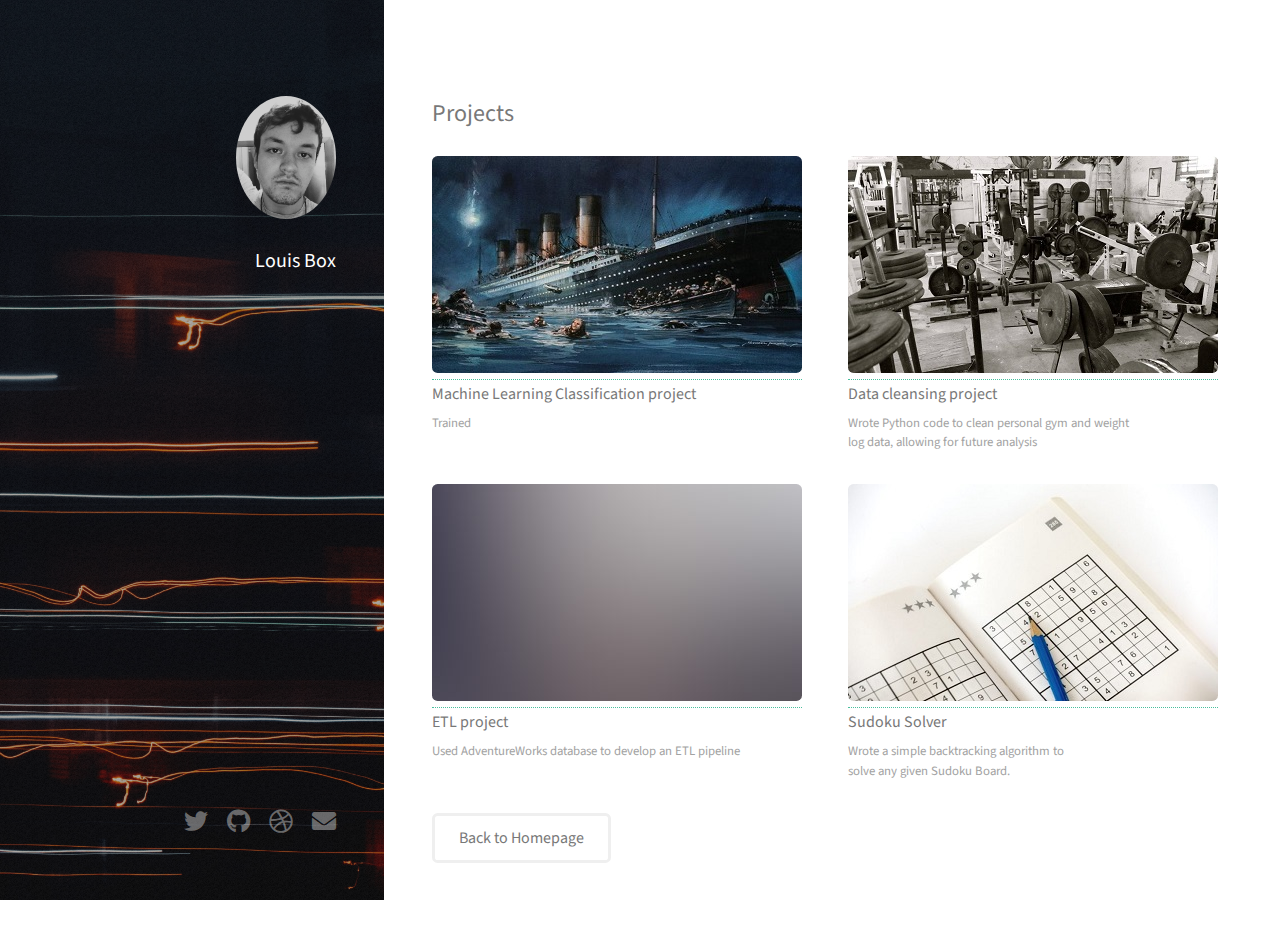
==== commit c6d641b5: "Add links and thumbnails to projects" ====
--- a/full_project_list.html
+++ b/full_project_list.html
@@ -26,28 +26,30 @@
 						<h2>Projects</h2>
 						<div class="row">
 							<article class="col-6 col-12-xsmall work-item">
-								<a href="https://www.kaggle.comml-classifier-on-the-titanic-dataset" target="_blank" ><img class="my_thumbnail" src="images/thumbs/01.jpg" alt="" /></a>
-								<h3>Titanic ML Classification</h3>
-								<p>Using PLACEHOLDER 1 </p>
+								<a href="https://www.kaggle.com/louisbox/ml-classifier-on-the-titanic-dataset#The-Titanic-and-its-survivors" target="_blank" ><img class="my_thumbnail" src="images/thumbs/01.jpg" alt="" /></a>
+								<h3>Machine Learning Classification project</h3>
+								<p>Trained  </p>
 							</article>
 							<article class="col-6 col-12-xsmall work-item">
-								<a href="images/fulls/02.jpg" target="_blank"><img class="my_thumbnail" src="images/thumbs/01.jpg" alt="" /></a>
-								<h3>Tableau Dashboards</h3>
-								<p>Tableau public profile showcasing various dashboards.</p>
+								<a href="images/fulls/02.jpg" target="_blank"><img class="my_thumbnail" src="images/thumbs/02.jpg" alt="" /></a>
+								<h3>Data cleansing project</h3>
+								<p>Wrote Python code to clean personal gym and weight<p>
+									<p>log data, allowing for future analysis</p>
 							</article>
 							<article class="col-6 col-12-xsmall work-item">
-								<a href="images/fulls/03.jpg" target="_blank"><img class="my_thumbnail" src="images/thumbs/01.jpg" alt="" /></a>
+								<a href="images/fulls/03.jpg" target="_blank"><img class="my_thumbnail" src="images/thumbs/03.jpg" alt="" /></a>
 								<h3>ETL project</h3>
-								<p>Used AdventureWorks database to develop an ETL pipeline blah blah blah.</p>
+								<p>Used AdventureWorks database to develop an ETL pipeline</p>
 							</article>
 							<article class="col-6 col-12-xsmall work-item">
-								<a href="images/fulls/04.jpg" class="image fit thumb"><img class="my_thumbnail" src="images/thumbs/01.jpg" alt="" /></a>
+								<a href="images/fulls/02.jpg" target="_blank"><img class="my_thumbnail" src="images/thumbs/04.jpg" alt="" /></a>
 								<h3>Sudoku Solver</h3>
-								<p>Wrote Python code using a backtracking algorithm to solve any given Sudoku Board.</p>
-							</article>
-							
-
-							
+								<p>Wrote a simple backtracking algorithm to</p>
+								<p>solve any given Sudoku Board.</p>
+							</article>
+							
+
+							
 							
 						</div>
 						<ul class="actions">
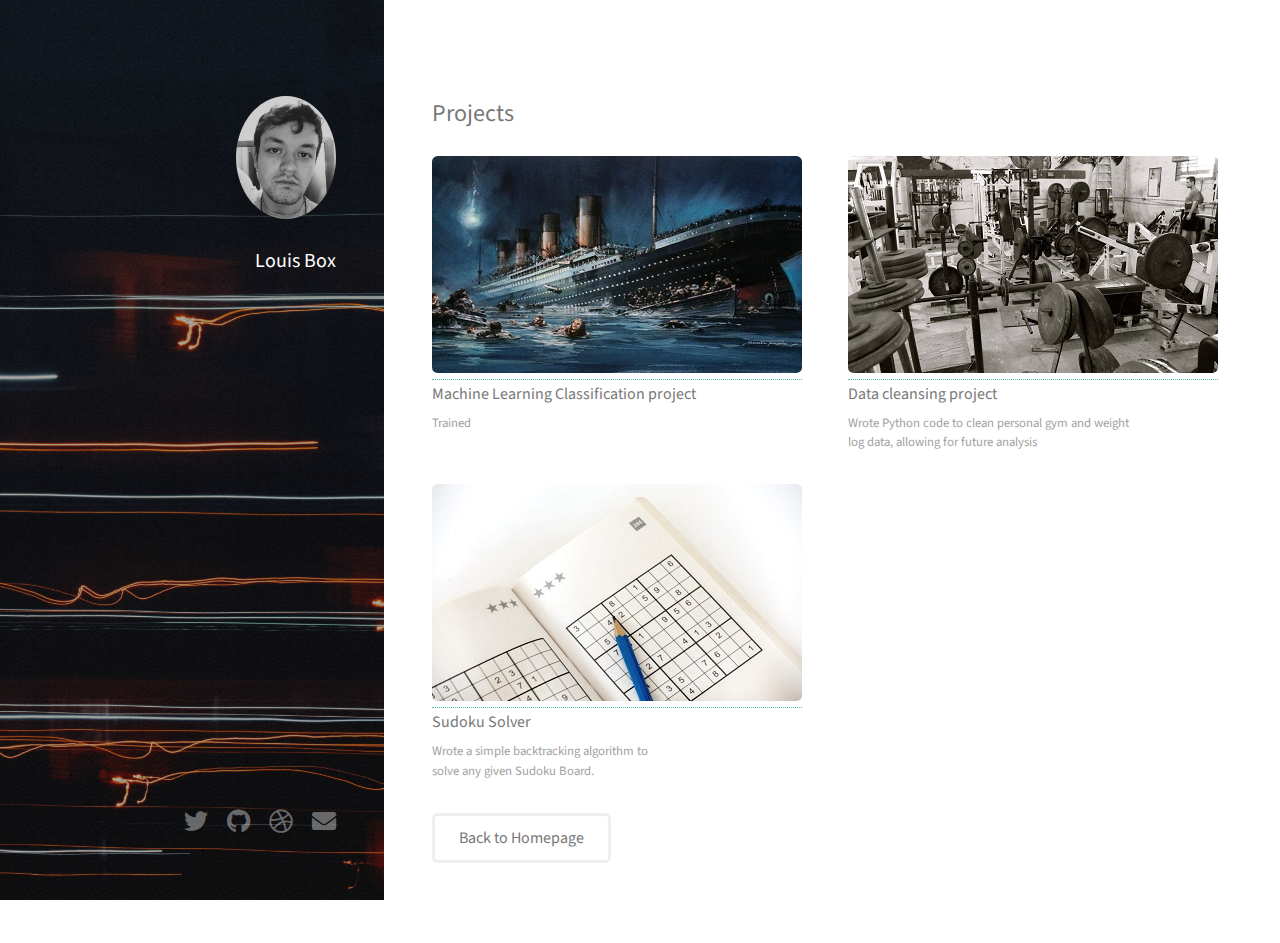
==== commit 07fc666e: "removed empty project from second page" ====
--- a/full_project_list.html
+++ b/full_project_list.html
@@ -36,11 +36,11 @@
 								<p>Wrote Python code to clean personal gym and weight<p>
 									<p>log data, allowing for future analysis</p>
 							</article>
-							<article class="col-6 col-12-xsmall work-item">
+							<!--<article class="col-6 col-12-xsmall work-item">
 								<a href="images/fulls/03.jpg" target="_blank"><img class="my_thumbnail" src="images/thumbs/03.jpg" alt="" /></a>
 								<h3>ETL project</h3>
 								<p>Used AdventureWorks database to develop an ETL pipeline</p>
-							</article>
+							</article>-->
 							<article class="col-6 col-12-xsmall work-item">
 								<a href="images/fulls/02.jpg" target="_blank"><img class="my_thumbnail" src="images/thumbs/04.jpg" alt="" /></a>
 								<h3>Sudoku Solver</h3>
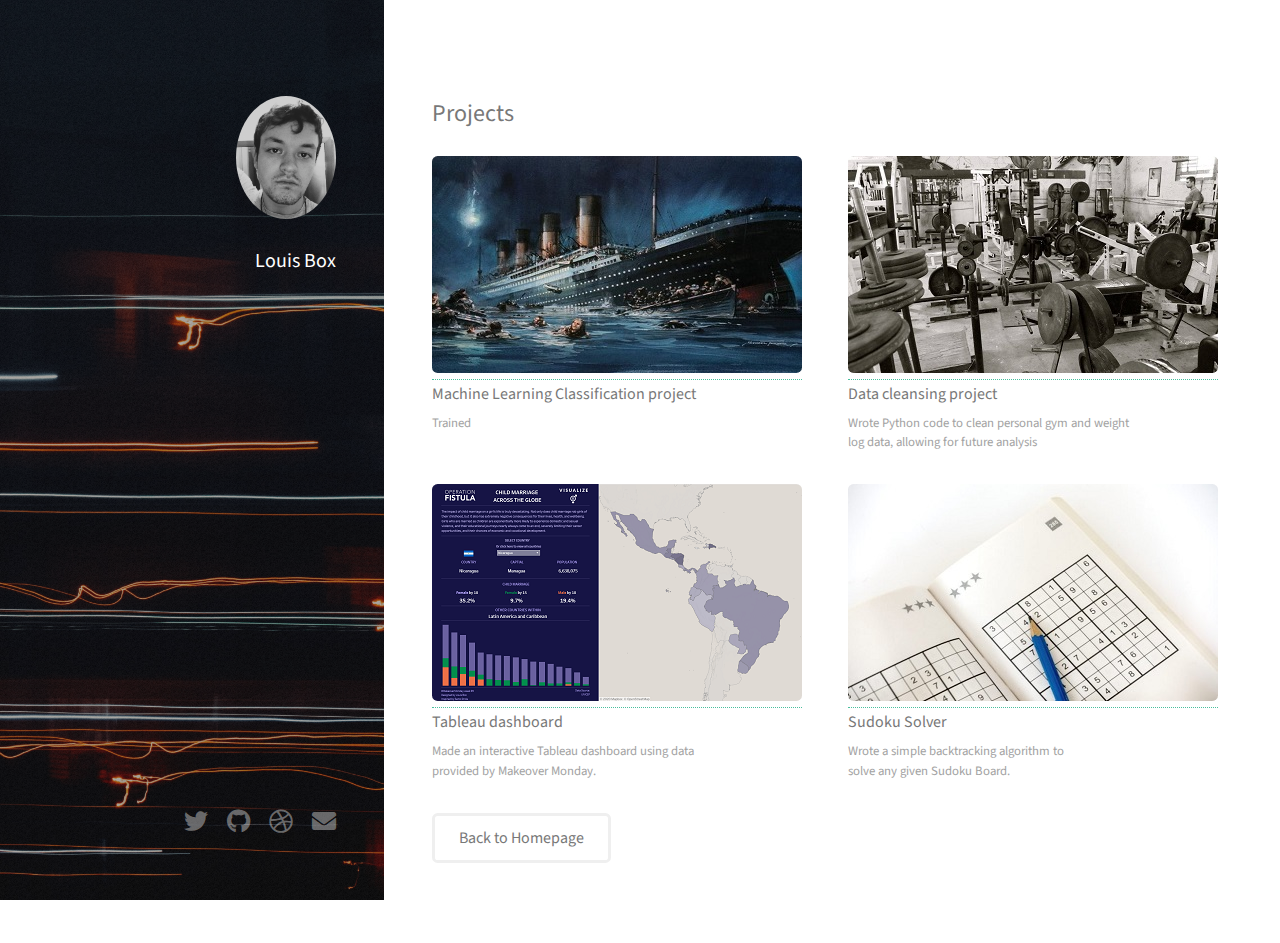
==== commit cd53765b: "added tableau project on full portfolio page" ====
--- a/full_project_list.html
+++ b/full_project_list.html
@@ -2,6 +2,16 @@
 
 <html>
 	<head>
+		<!-- Global site tag (gtag.js) - Google Analytics -->
+		<script async src="https://www.googletagmanager.com/gtag/js?id=UA-180343766-1"></script>
+		<script>
+		window.dataLayer = window.dataLayer || [];
+		function gtag(){dataLayer.push(arguments);}
+		gtag('js', new Date());
+
+		gtag('config', 'UA-180343766-1');
+		</script>	
+		
 		<title>Louis Box</title>
 		<meta charset="utf-8" />
 		<meta name="viewport" content="width=device-width, initial-scale=1, user-scalable=no" />
@@ -36,11 +46,12 @@
 								<p>Wrote Python code to clean personal gym and weight<p>
 									<p>log data, allowing for future analysis</p>
 							</article>
-							<!--<article class="col-6 col-12-xsmall work-item">
-								<a href="images/fulls/03.jpg" target="_blank"><img class="my_thumbnail" src="images/thumbs/03.jpg" alt="" /></a>
-								<h3>ETL project</h3>
-								<p>Used AdventureWorks database to develop an ETL pipeline</p>
-							</article>-->
+							<article class="col-6 col-12-xsmall work-item">
+								<a href="https://public.tableau.com/profile/louis.box#!/vizhome/Childmarriagerates/Final" target="_blank"><img class="my_thumbnail" src="images/thumbs/tab.png" alt="" /></a>
+								<h3>Tableau dashboard</h3>
+								<p>Made an interactive Tableau dashboard using data<p>
+								<p>provided by Makeover Monday.<p>
+							</article>
 							<article class="col-6 col-12-xsmall work-item">
 								<a href="images/fulls/02.jpg" target="_blank"><img class="my_thumbnail" src="images/thumbs/04.jpg" alt="" /></a>
 								<h3>Sudoku Solver</h3>
